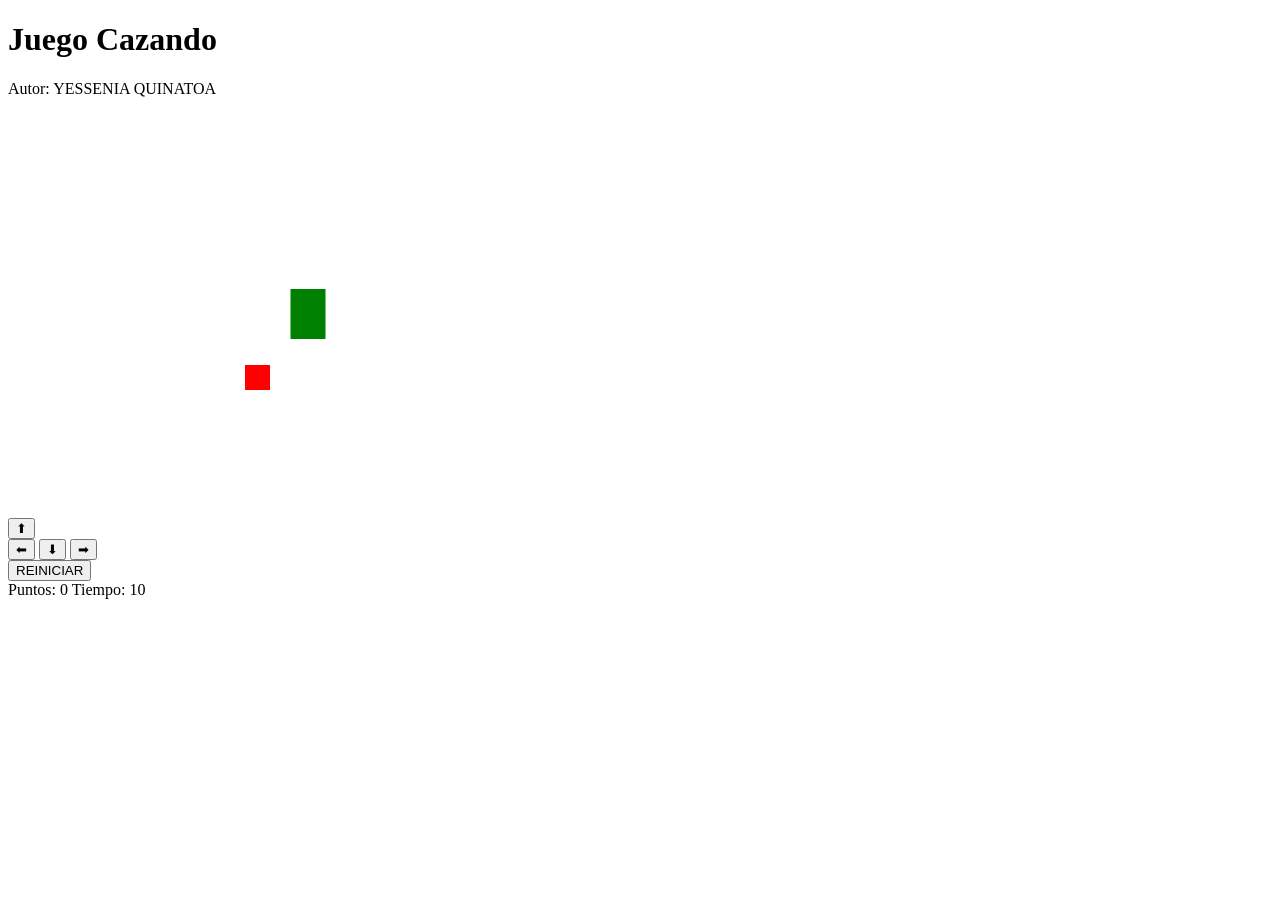
==== index.html @ f3a36205 "Cmbiar a index" ====
<!DOCTYPE html>
<html>
<head>
  <title>Juego Cazando</title>
  <link rel="stylesheet" href="cazando.css">
  <script src="utilitarios.js"></script>

</head>
<body onload="iniciarJuego();">

  <h1>Juego Cazando</h1>
  <p>Autor: YESSENIA QUINATOA</p>
  <canvas id="areaJuego" width="600" height="400"></canvas>


  <div class="controles">
    <button onclick="moverArriba();">⬆</button>
    <br>
    <button onclick="moverIzquierda();">⬅</button>
    <button onclick="moverAbajo();" >⬇</button>
    <button onclick=" moverDerecha()">➡</button>
  </div>
  <div>
    <button onclick="reiniciarJuego();">REINICIAR</button>
  </div>


  <div class="panel">
    <span>Puntos: <span id="puntos">0</span></span>
    <span>Tiempo: <span id="tiempo">10</span></span>
  </div>

  <p id="mensaje"></p>
  <script src="cazando.js"></script>


</body>
</html>
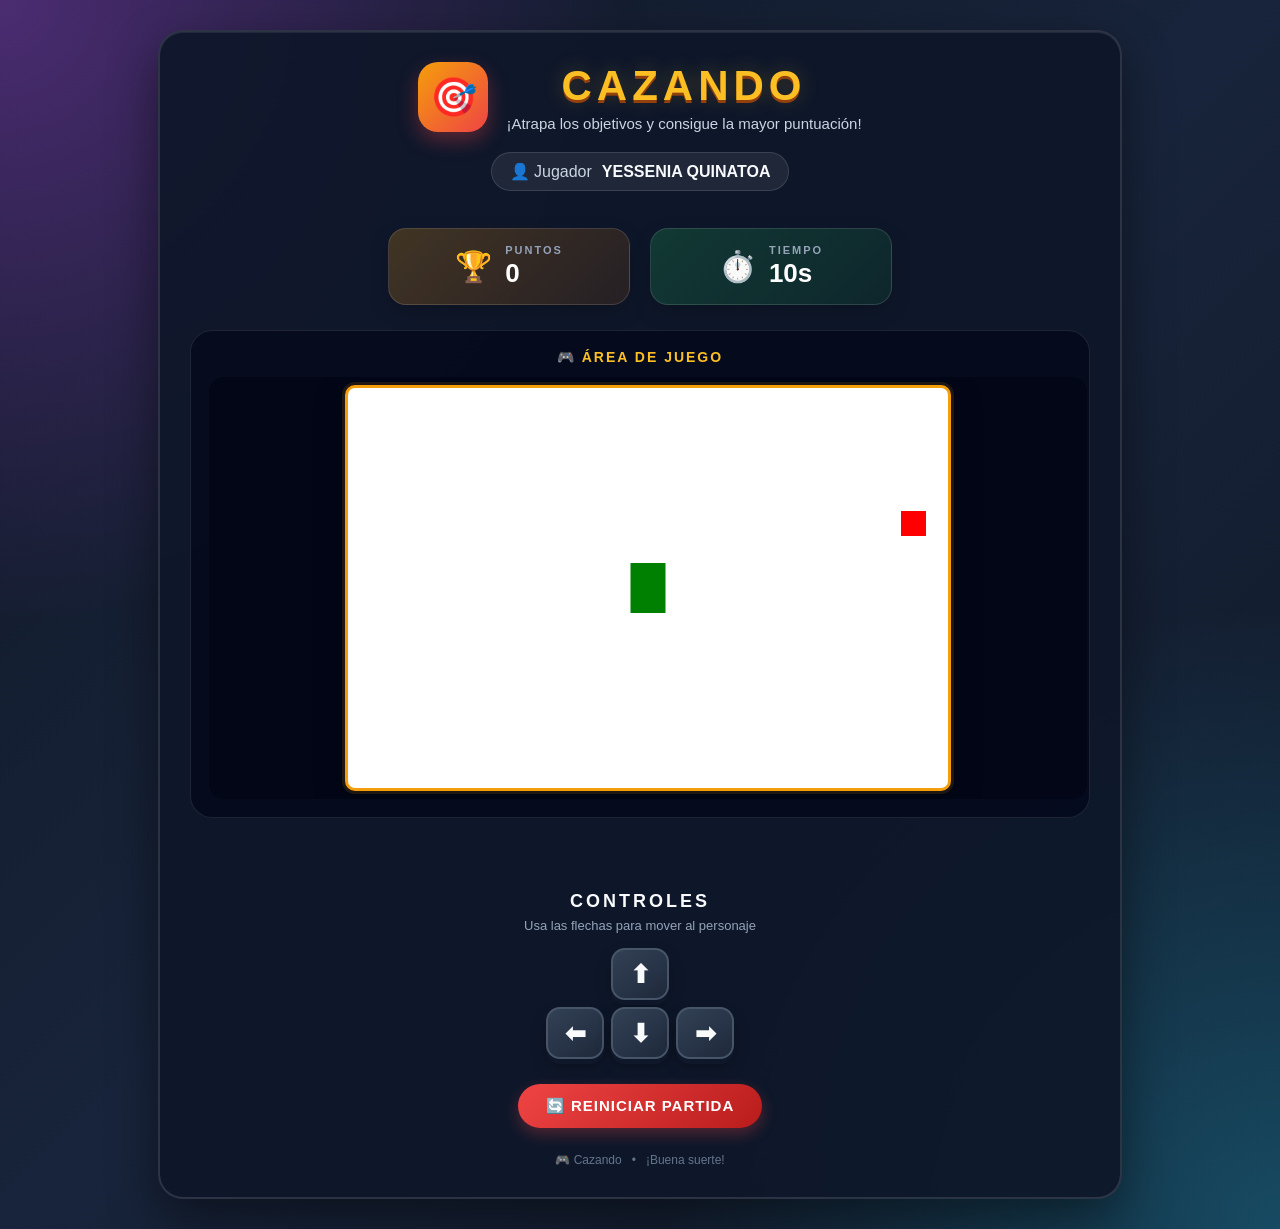
==== commit be3e5bb8: "CAMBIOS CON IA" ====
--- a/index.html
+++ b/index.html
@@ -1,38 +1,120 @@
 <!DOCTYPE html>
-<html>
+<html lang="es">
+
 <head>
-  <title>Juego Cazando</title>
-  <link rel="stylesheet" href="cazando.css">
-  <script src="utilitarios.js"></script>
+    <meta charset="UTF-8">
+    <meta name="viewport" content="width=device-width, initial-scale=1.0">
 
+    <title>Juego Cazando</title>
+
+    <link rel="stylesheet" href="cazando.css">
+    <script src="utilitarios.js"></script>
 </head>
+
 <body onload="iniciarJuego();">
 
-  <h1>Juego Cazando</h1>
-  <p>Autor: YESSENIA QUINATOA</p>
-  <canvas id="areaJuego" width="600" height="400"></canvas>
+    <main class="juego">
 
+        <!-- ENCABEZADO -->
+        <header class="encabezado">
+            <div class="insignia">🎯</div>
 
-  <div class="controles">
-    <button onclick="moverArriba();">⬆</button>
-    <br>
-    <button onclick="moverIzquierda();">⬅</button>
-    <button onclick="moverAbajo();" >⬇</button>
-    <button onclick=" moverDerecha()">➡</button>
-  </div>
-  <div>
-    <button onclick="reiniciarJuego();">REINICIAR</button>
-  </div>
+            <div>
+                <h1>CAZANDO</h1>
+                <p class="subtitulo">¡Atrapa los objetivos y consigue la mayor puntuación!</p>
+            </div>
+        </header>
 
+        <!-- INFORMACIÓN DEL JUGADOR -->
+        <div class="jugador">
+            <span>👤 Jugador</span>
+            <strong>YESSENIA QUINATOA</strong>
+        </div>
 
-  <div class="panel">
-    <span>Puntos: <span id="puntos">0</span></span>
-    <span>Tiempo: <span id="tiempo">10</span></span>
-  </div>
+        <!-- PANEL DE PUNTOS Y TIEMPO -->
+        <section class="panel">
 
-  <p id="mensaje"></p>
-  <script src="cazando.js"></script>
+            <div class="estadistica puntos-box">
+                <span class="icono">🏆</span>
+                <div>
+                    <small>PUNTOS</small>
+                    <strong id="puntos">0</strong>
+                </div>
+            </div>
 
+            <div class="estadistica tiempo-box">
+                <span class="icono">⏱️</span>
+                <div>
+                    <small>TIEMPO</small>
+                    <strong><span id="tiempo">10</span>s</strong>
+                </div>
+            </div>
+
+        </section>
+
+        <!-- ÁREA DEL JUEGO -->
+        <section class="zona-juego">
+
+            <div class="titulo-canvas">
+                <span>🎮</span>
+                ÁREA DE JUEGO
+            </div>
+
+            <div class="canvas-contenedor">
+                <canvas id="areaJuego" width="600" height="400"></canvas>
+            </div>
+
+        </section>
+
+        <!-- MENSAJE -->
+        <p id="mensaje"></p>
+
+        <!-- CONTROLES -->
+        <section class="controles-seccion">
+
+            <h2>CONTROLES</h2>
+            <p class="ayuda">Usa las flechas para mover al personaje</p>
+
+            <div class="controles">
+
+                <button onclick="moverArriba();" aria-label="Mover arriba">
+                    ⬆
+                </button>
+
+                <div class="fila-controles">
+                    <button onclick="moverIzquierda();" aria-label="Mover izquierda">
+                        ⬅
+                    </button>
+
+                    <button onclick="moverAbajo();" aria-label="Mover abajo">
+                        ⬇
+                    </button>
+
+                    <button onclick="moverDerecha();" aria-label="Mover derecha">
+                        ➡
+                    </button>
+                </div>
+
+            </div>
+
+        </section>
+
+        <!-- BOTÓN REINICIAR -->
+        <div class="zona-reinicio">
+            <button class="reiniciar" onclick="reiniciarJuego();">
+                🔄 REINICIAR PARTIDA
+            </button>
+        </div>
+
+        <footer>
+            <span>🎮 Cazando</span>
+            <span>•</span>
+            <span>¡Buena suerte!</span>
+        </footer>
+
+    </main>
+
+    <script src="cazando.js"></script>
 
 </body>
-</html>+</html>
--- a/cazando.css
+++ b/cazando.css
@@ -0,0 +1,534 @@
+```css
+/* =========================================
+   ESTILO GENERAL
+   ========================================= */
+
+* {
+    box-sizing: border-box;
+}
+
+body {
+    margin: 0;
+    padding: 30px 15px;
+    min-height: 100vh;
+
+    font-family: "Trebuchet MS", Arial, sans-serif;
+
+    color: #fff;
+
+    background:
+        radial-gradient(circle at top left, #4b2c72 0%, transparent 35%),
+        radial-gradient(circle at bottom right, #174b63 0%, transparent 35%),
+        linear-gradient(135deg, #111827, #18243b 50%, #101827);
+
+    text-align: center;
+}
+
+
+/* =========================================
+   CONTENEDOR PRINCIPAL
+   ========================================= */
+
+.juego {
+    width: min(900px, 100%);
+    margin: auto;
+    padding: 30px;
+
+    background: rgba(15, 23, 42, 0.92);
+
+    border: 2px solid rgba(255, 255, 255, 0.12);
+    border-radius: 25px;
+
+    box-shadow:
+        0 20px 50px rgba(0, 0, 0, 0.45),
+        inset 0 1px 0 rgba(255, 255, 255, 0.08);
+}
+
+
+/* =========================================
+   ENCABEZADO
+   ========================================= */
+
+.encabezado {
+    display: flex;
+    justify-content: center;
+    align-items: center;
+    gap: 18px;
+
+    margin-bottom: 20px;
+}
+
+.insignia {
+    width: 70px;
+    height: 70px;
+
+    display: flex;
+    align-items: center;
+    justify-content: center;
+
+    font-size: 38px;
+
+    background: linear-gradient(135deg, #f59e0b, #ef4444);
+
+    border-radius: 20px;
+
+    box-shadow:
+        0 8px 20px rgba(239, 68, 68, 0.35);
+}
+
+h1 {
+    margin: 0;
+
+    font-size: 42px;
+    letter-spacing: 5px;
+
+    color: #fbbf24;
+
+    text-shadow:
+        0 3px 0 #92400e,
+        0 0 20px rgba(251, 191, 36, 0.25);
+}
+
+.subtitulo {
+    margin: 5px 0 0;
+
+    color: #cbd5e1;
+    font-size: 15px;
+}
+
+
+/* =========================================
+   JUGADOR
+   ========================================= */
+
+.jugador {
+    display: inline-flex;
+    align-items: center;
+    gap: 10px;
+
+    padding: 9px 18px;
+    margin-bottom: 22px;
+
+    background: rgba(255, 255, 255, 0.07);
+
+    border: 1px solid rgba(255, 255, 255, 0.12);
+    border-radius: 30px;
+
+    color: #cbd5e1;
+}
+
+.jugador strong {
+    color: #f8fafc;
+}
+
+
+/* =========================================
+   PANEL DE ESTADÍSTICAS
+   ========================================= */
+
+.panel {
+    display: flex;
+    justify-content: center;
+
+    gap: 20px;
+
+    margin: 15px auto 25px;
+}
+
+.estadistica {
+    min-width: 190px;
+
+    display: flex;
+    align-items: center;
+    justify-content: center;
+
+    gap: 13px;
+
+    padding: 15px 25px;
+
+    border-radius: 18px;
+
+    text-align: left;
+
+    border: 1px solid rgba(255, 255, 255, 0.12);
+
+    box-shadow:
+        0 8px 20px rgba(0, 0, 0, 0.2);
+}
+
+.puntos-box {
+    background: linear-gradient(
+        135deg,
+        rgba(245, 158, 11, 0.22),
+        rgba(180, 83, 9, 0.15)
+    );
+}
+
+.tiempo-box {
+    background: linear-gradient(
+        135deg,
+        rgba(34, 197, 94, 0.20),
+        rgba(21, 128, 61, 0.15)
+    );
+}
+
+.icono {
+    font-size: 30px;
+}
+
+.estadistica small {
+    display: block;
+
+    color: #94a3b8;
+
+    font-size: 11px;
+    font-weight: bold;
+    letter-spacing: 2px;
+}
+
+.estadistica strong {
+    display: block;
+
+    margin-top: 2px;
+
+    color: #fff;
+
+    font-size: 26px;
+}
+
+
+/* =========================================
+   ÁREA DEL CANVAS
+   ========================================= */
+
+.zona-juego {
+    padding: 18px;
+
+    background: rgba(2, 6, 23, 0.65);
+
+    border-radius: 22px;
+
+    border: 1px solid rgba(255, 255, 255, 0.10);
+}
+
+.titulo-canvas {
+    margin-bottom: 12px;
+
+    color: #fbbf24;
+
+    font-size: 14px;
+    font-weight: bold;
+
+    letter-spacing: 2px;
+}
+
+.canvas-contenedor {
+    display: flex;
+    justify-content: center;
+
+    width: 100%;
+    overflow: hidden;
+
+    border-radius: 15px;
+
+    background: #020617;
+
+    padding: 8px;
+}
+
+canvas {
+    display: block;
+
+    max-width: 100%;
+    height: auto;
+
+    background: white;
+
+    border: 3px solid #f59e0b;
+    border-radius: 10px;
+
+    box-shadow:
+        0 0 0 3px rgba(245, 158, 11, 0.12),
+        0 10px 30px rgba(0, 0, 0, 0.35);
+}
+
+
+/* =========================================
+   MENSAJE DEL JUEGO
+   ========================================= */
+
+#mensaje {
+    min-height: 30px;
+
+    margin: 18px 0 5px;
+
+    font-size: 21px;
+    font-weight: bold;
+
+    color: #fbbf24;
+
+    text-shadow:
+        0 2px 10px rgba(251, 191, 36, 0.25);
+}
+
+
+/* =========================================
+   CONTROLES
+   ========================================= */
+
+.controles-seccion {
+    margin-top: 25px;
+}
+
+.controles-seccion h2 {
+    margin: 0;
+
+    font-size: 18px;
+    color: #f8fafc;
+
+    letter-spacing: 3px;
+}
+
+.ayuda {
+    margin: 6px 0 15px;
+
+    color: #94a3b8;
+
+    font-size: 13px;
+}
+
+
+/* CONTENEDOR DE FLECHAS */
+
+.controles {
+    display: flex;
+    flex-direction: column;
+    align-items: center;
+    gap: 7px;
+}
+
+
+/* FILA INFERIOR */
+
+.fila-controles {
+    display: flex;
+    gap: 7px;
+}
+
+
+/* BOTONES DE DIRECCIÓN */
+
+.controles button {
+    width: 58px;
+    height: 52px;
+
+    border: none;
+    border-radius: 14px;
+
+    background: linear-gradient(
+        145deg,
+        #334155,
+        #1e293b
+    );
+
+    color: #f8fafc;
+
+    font-size: 25px;
+    font-weight: bold;
+
+    cursor: pointer;
+
+    border: 2px solid #475569;
+
+    box-shadow:
+        0 5px 0 #0f172a,
+        0 8px 15px rgba(0, 0, 0, 0.3);
+
+    transition:
+        transform 0.12s ease,
+        background 0.12s ease,
+        box-shadow 0.12s ease;
+}
+
+
+/* EFECTO AL PASAR EL MOUSE */
+
+.controles button:hover {
+    background: linear-gradient(
+        145deg,
+        #f59e0b,
+        #d97706
+    );
+
+    border-color: #fbbf24;
+
+    transform: translateY(-2px);
+}
+
+
+/* EFECTO AL PRESIONAR */
+
+.controles button:active {
+    transform: translateY(4px);
+
+    box-shadow:
+        0 1px 0 #0f172a,
+        0 3px 7px rgba(0, 0, 0, 0.3);
+}
+
+
+/* =========================================
+   BOTÓN REINICIAR
+   ========================================= */
+
+.zona-reinicio {
+    margin-top: 25px;
+}
+
+.reiniciar {
+    padding: 13px 28px;
+
+    border: none;
+    border-radius: 30px;
+
+    background: linear-gradient(
+        135deg,
+        #ef4444,
+        #b91c1c
+    );
+
+    color: white;
+
+    font-size: 15px;
+    font-weight: bold;
+
+    letter-spacing: 1px;
+
+    cursor: pointer;
+
+    box-shadow:
+        0 6px 15px rgba(239, 68, 68, 0.30);
+
+    transition:
+        transform 0.15s ease,
+        box-shadow 0.15s ease;
+}
+
+.reiniciar:hover {
+    transform: translateY(-2px);
+
+    box-shadow:
+        0 10px 22px rgba(239, 68, 68, 0.40);
+}
+
+.reiniciar:active {
+    transform: translateY(2px);
+}
+
+
+/* =========================================
+   PIE DE PÁGINA
+   ========================================= */
+
+footer {
+    display: flex;
+    justify-content: center;
+    gap: 10px;
+
+    margin-top: 25px;
+
+    color: #64748b;
+
+    font-size: 12px;
+}
+
+
+/* =========================================
+   RESPONSIVE
+   ========================================= */
+
+@media (max-width: 700px) {
+
+    body {
+        padding: 15px 8px;
+    }
+
+    .juego {
+        padding: 20px 12px;
+
+        border-radius: 20px;
+    }
+
+    .encabezado {
+        flex-direction: column;
+        gap: 10px;
+    }
+
+    .insignia {
+        width: 58px;
+        height: 58px;
+
+        font-size: 30px;
+    }
+
+    h1 {
+        font-size: 32px;
+    }
+
+    .subtitulo {
+        font-size: 13px;
+    }
+
+    .jugador {
+        font-size: 13px;
+    }
+
+    .panel {
+        gap: 10px;
+    }
+
+    .estadistica {
+        min-width: 0;
+        flex: 1;
+
+        padding: 12px;
+    }
+
+    .estadistica strong {
+        font-size: 22px;
+    }
+
+    .icono {
+        font-size: 25px;
+    }
+
+    .zona-juego {
+        padding: 10px;
+    }
+
+    .controles button {
+        width: 55px;
+        height: 50px;
+    }
+}
+
+
+/* =========================================
+   PANTALLAS MUY PEQUEÑAS
+   ========================================= */
+
+@media (max-width: 430px) {
+
+    .panel {
+        flex-direction: column;
+    }
+
+    .estadistica {
+        width: 100%;
+    }
+
+    h1 {
+        font-size: 28px;
+    }
+}
+```
